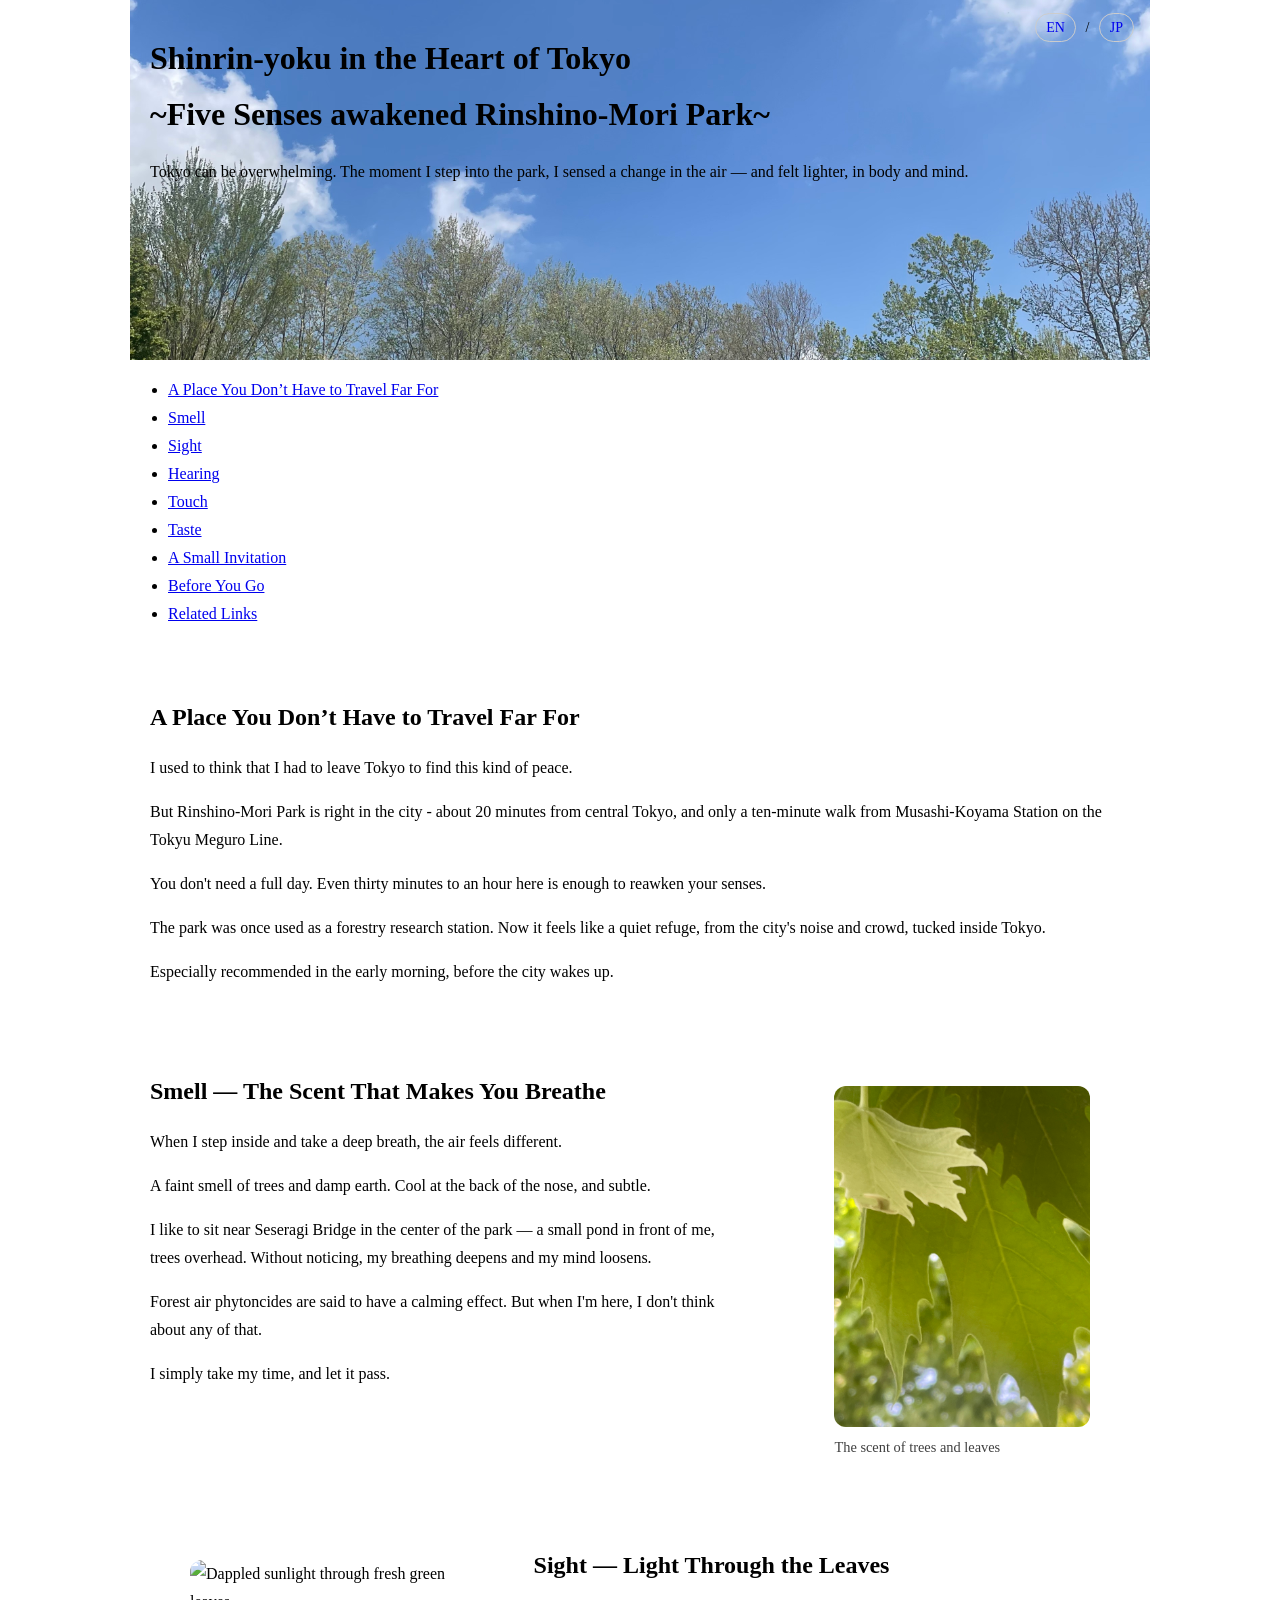
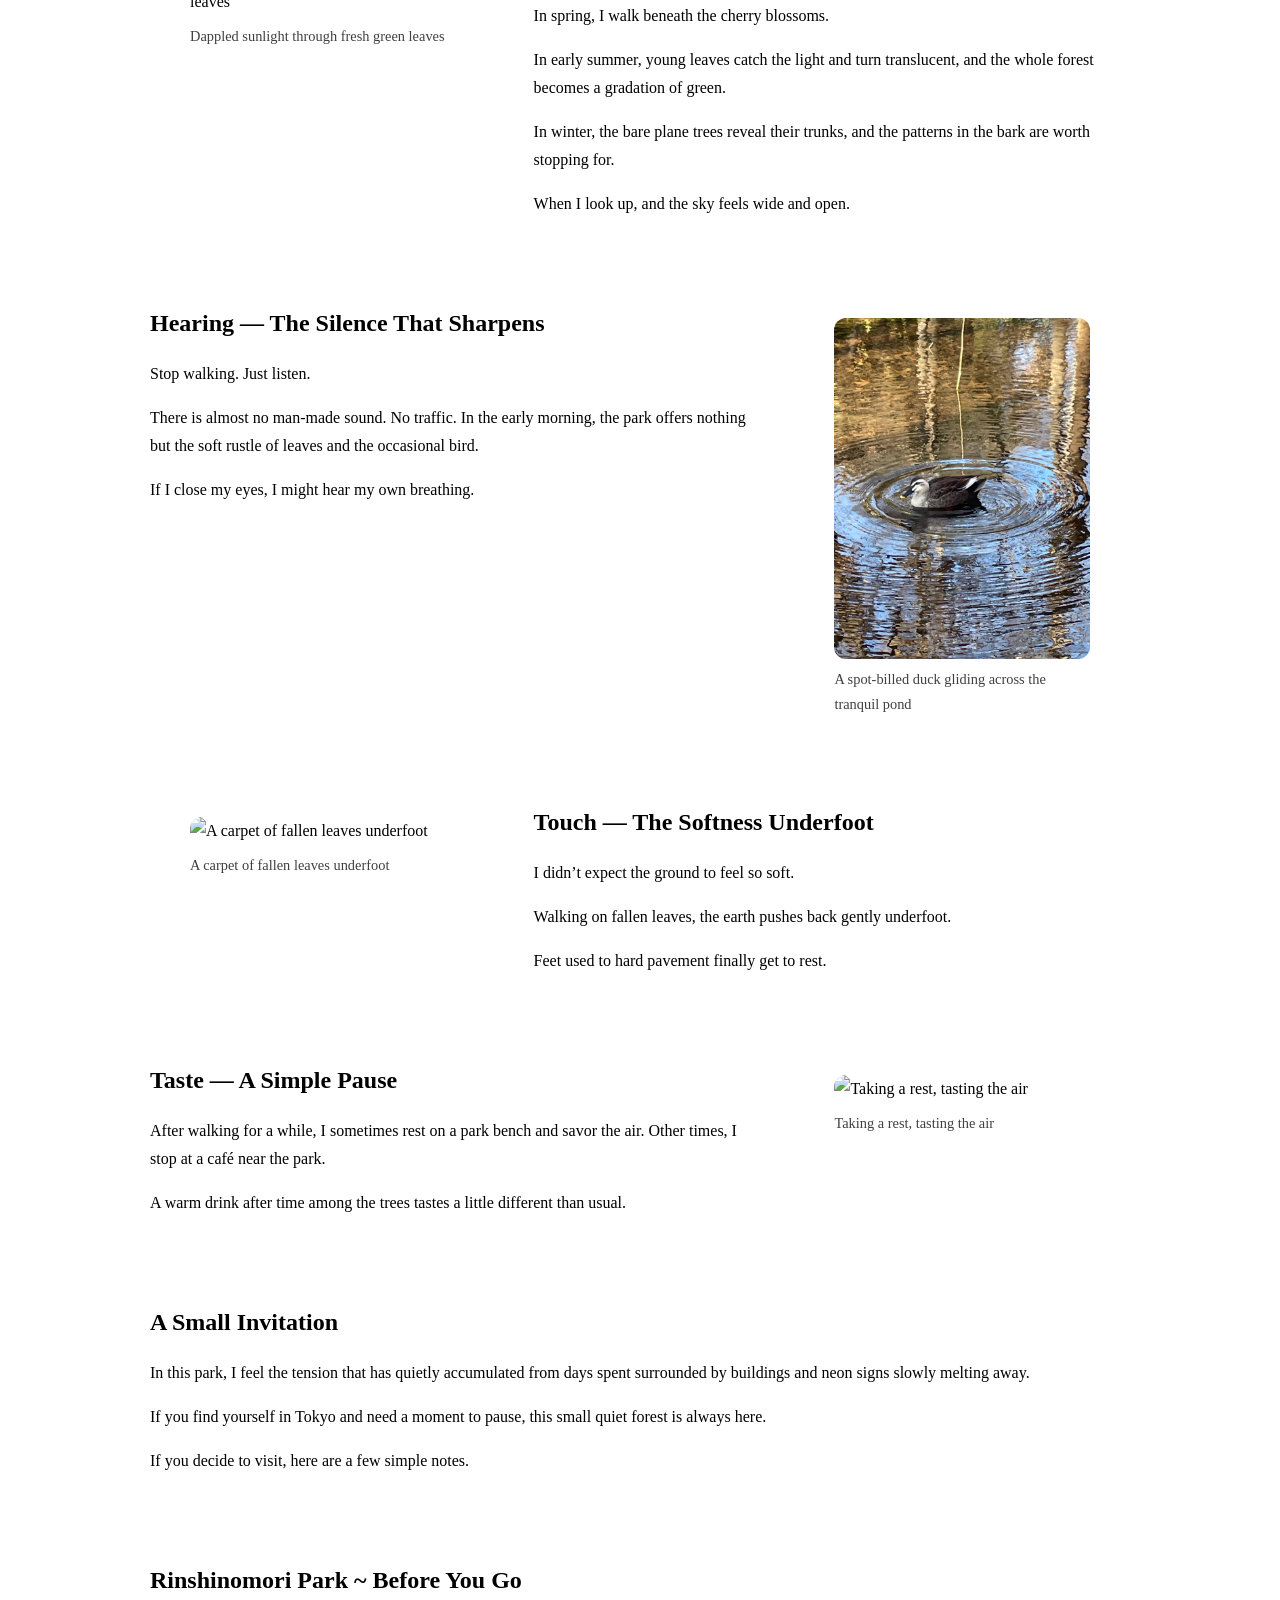
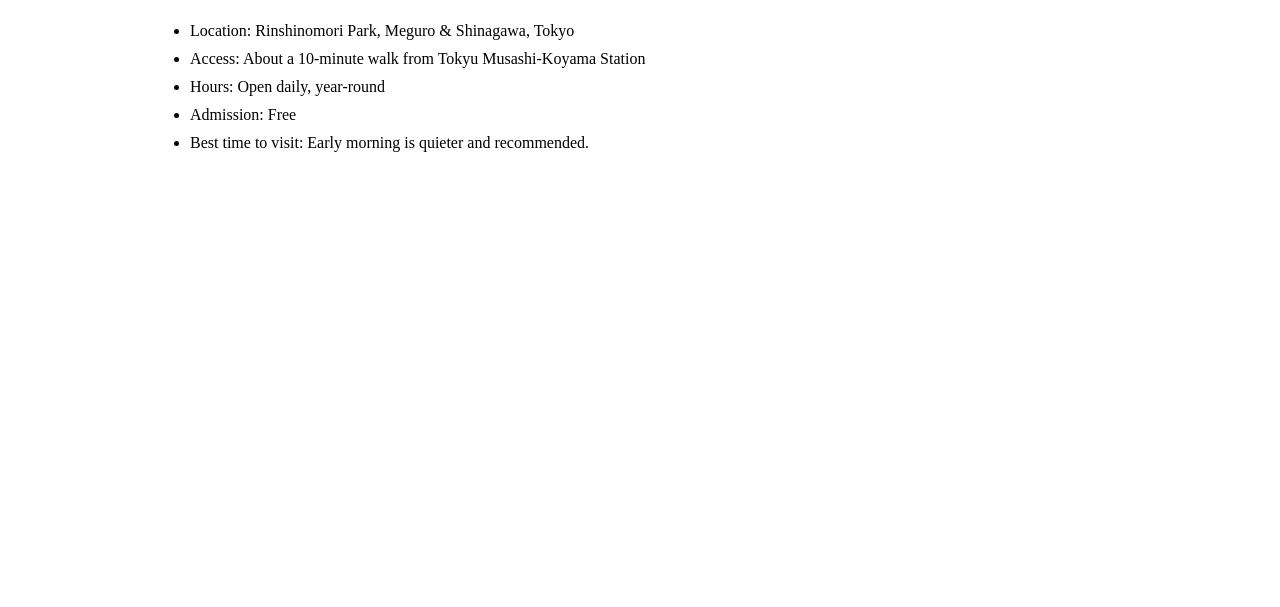
==== index.html @ e7bd0e6e "Add files via upload" ====
<!DOCTYPE html>
<html lang="en">
<head>
	<meta charset="UTF-8">
	<meta name="description" content="Shinrin-yoku in the Heart of Tokyo">
	<meta name="viewport" content="width=device-width, initial-scale=1.0">
	<title>Shinrin-yoku in the Heart of Tokyo</title>
	<link rel="stylesheet" href="style.css">
</head>
<body>
	<header class="top">
	<div class="lang">
  <a href="index.html">EN</a>
  <span>/</span>
  <a href="index-ja.html">JP</a>
</div>
		<h1>Shinrin-yoku in the Heart of Tokyo<br />
		~Five Senses awakened Rinshino-Mori Park~</h1>
		<p>Tokyo can be overwhelming. The moment I step into the park, I sensed a change in the air — and felt lighter, in body and mind.	</header>
		<nav>
			<ul>
			<li><a href="#near">A Place You Don’t Have to Travel Far For</a></li>
      <li><a href="#smell">Smell</a></li>
      <li><a href="#sight">Sight</a></li>
      <li><a href="#hearing">Hearing</a></li>
      <li><a href="#touch">Touch</a></li>
      <li><a href="#taste">Taste</a></li>
      <li><a href="#invitation">A Small Invitation</a></li>
			<li><a href="#before">Before You Go</a></li>
    	<li><a href="#links">Related Links</a></li> 
			</ul>
		</nav>	

</div>	
		<main>
			<section id="near">
				<h2>A Place You Don’t Have to Travel Far For</h2>
				<p>I used to think that I had to leave Tokyo to find this kind of peace.</p>	
				<p>But Rinshino-Mori Park is right in the city - about 20 minutes from central Tokyo, and only a ten-minute walk from Musashi-Koyama Station on the Tokyu Meguro Line. </p>
				<p>You don't need a full day. Even thirty minutes to an hour here is enough to reawken your senses.</p>
				<p>The park was once used as a forestry research station.
					Now it feels like a quiet refuge, from the city's noise and crowd, tucked inside Tokyo.</p>
				<p>Especially recommended in the early morning, before the city wakes up. 
				</p>
			</section>
			
			<section id="smell" class="sense">
				<div class="sense_body">
				<h2>Smell — The Scent That Makes You Breathe</h2>
				<p>When I step inside and take a deep breath, 
					the air feels different. </p>
				<p>A faint smell of trees and damp earth. 
					Cool at the back of the nose, and subtle. </p>
				<p>I like to sit near Seseragi Bridge 
					in the center of the park — a small pond in front of me, trees overhead.
				Without noticing, my breathing deepens and my mind loosens. </p>
				<p>Forest air phytoncides are said to have a calming effect.
				But when I'm here, I don't think about any of that. </p>
				<p>I simply take my time, and let it pass. </p>
			</div>
			<figure class="sense_media">
			<img src="images/smell.jpg" alt="The scent of trees and leaves">
			<figcaption>The scent of trees and leaves</figcaption>	
			</figure>
			</section>
	
		<section id="sight" class="sense sense--reverse">		
			<div class="sense_body">
    	<h2>Sight — Light Through the Leaves</h2>
    	<p>In spring, I walk beneath the cherry blossoms.
			</p>
    	<p>In early summer, young leaves catch the light 
				and turn translucent, and the whole forest becomes a gradation of green.</p>
    	<p>In winter, the bare plane trees reveal their trunks, and the patterns 
				in the bark are worth stopping for. 
			</p>
			<p>When I look up, and the sky feels wide and open.
			</p>
  		</div> 
			<figure class="sense_media">
    	<img src="images/sight.jpg" alt="Dappled sunlight through fresh green leaves">
    	<figcaption>Dappled sunlight through fresh green leaves</figcaption>
  		</figure> 
		</section>

		<section id="hearing" class="sense">
			<div class="sense_body">
				<h2>Hearing — The Silence That Sharpens</h2>
				<p>Stop walking. Just listen.
				</p>
				<p>There is almost no man-made sound. No traffic. 
         In the early morning, the park offers nothing but the soft rustle of leaves and the occasional bird. </p>
				<p>If I close my eyes, I might hear my own breathing.
				</p>
			</div>
			<figure class="sense_media">
			<img src="images/hearing.jpg" alt="A spot-billed duck gliding across the tranquil pond">
			<figcaption>A spot-billed duck gliding across the tranquil pond</figcaption>	
			</figure>
			</section>
			
			<section id="touch" class="sense sense--reverse">
			
			<div class="sense_body">
				<h2>Touch — The Softness Underfoot</h2>
				<p>I didn’t expect the ground to feel so soft.
				</p>
				<p>Walking on fallen leaves, the earth pushes back gently underfoot.
			</p>
				<p>Feet used to hard pavement finally get to rest. </p>
			</div>
			<figure class="sense_media">
    	<img src="images/touch.jpg" alt="A carpet of fallen leaves underfoot">
    	<figcaption>A carpet of fallen leaves underfoot</figcaption>
  		</figure>	
		</section>
		
			<section id="taste" class="sense">
			<div class="sense_body">
				<h2>Taste — A Simple Pause</h2>
				<p>After walking for a while, I sometimes rest on a park bench and savor the air. Other times, I stop at a café near the  park.
				</p>
        <p>A warm drink after time among the trees tastes a little different than usual.
				</p>
			</div>
			<figure class="sense_media">
      <img src="images/taste.jpg" alt="Taking a rest, tasting the air">
    	<figcaption> Taking a rest, tasting the air</figcaption>
			</figure>
			</section>
			
			<section id="invitation">
				<h2>A Small Invitation</h2>
				<p>In this park, I feel the tension that has quietly accumulated from days spent surrounded by buildings and neon signs slowly melting away.</p>
				<p>If you find yourself in Tokyo and need a moment to pause,
				this small quiet forest is always here.</p>
				<p>If you decide to visit, here are a few simple notes.</p>
			</section>

			<section id="before">
				<h2>Rinshinomori Park ~ Before You Go</h2>
				<ul>
					<li>Location: Rinshinomori Park, Meguro & Shinagawa, Tokyo</li>
					<li>Access: About a 10-minute walk from Tokyu Musashi-Koyama Station</li>	
					<li>Hours: Open daily, year-round</li>
					<li>Admission: Free</li>
					<li>Best time to visit: Early morning is quieter and recommended.</li>
				</ul>
			</section>
		
			<div class="Location-map">
    <iframe src="https://www.google.com/maps/embed?pb=!1m18!1m12!1m3!1d3243.0992204408567!2d139.7013944!3d35.6252804!2m3!1f0!2f0!3f0!3m2!1i1024!2i768!4f13.1!3m3!1m2!1s0x60188b287f422e6f%3A0xd1216ebe896df079!2sRinshi-no-mori%20Park!5e0!3m2!1sen!2sjp!4v1772277419591!5m2!1sen!2sjp" style="border:0;" allowfullscreen="" loading="lazy" referrerpolicy="no-referrer-when-downgrade"
       </iframe>
			</div>

			<aside id="links" class="references">
  		<h3>Related Links</h3>
  			<ul>
    			<li>
      		Rinshinomori Park(Tokyo Metropolitan Parks)(Japanese Only):
      		<a href="https://www.tokyo-park.or.jp/park/rinshinomori/index.html">https://www.tokyo-park.or.jp/park/rinshinomori/index.html</a>
    			</li>
    			<li>
      			Forestry Agency of Japan - Forest bathing:
      			<a href="https://www.rinya.maff.go.jp/e/index.html">https://www.rinya.maff.go.jp/e/index.html</a>
    			</li>
    			<li>
      			Forest Therapy Society (NPO):
    			<a href="https://www.fo-society.jp/en/index.html">https://www.fo-society.jp/en/index.html</a>
    			</li>
  				</ul>
			</aside>
		</main>
<footer>
	 <p>© 2026 Shinrin-yoku in the Heart of Tokyo</p>
</footer>
		</body>
</html>
---- style.css ----
@charset "UTF-8";
body {
  margin: 0;
  line-height: 1.75;
}

header, nav, main, footer {
  max-width: 980px;
  margin: 0 auto;
  padding: 0 20px;
}

header.top {
  padding-top: 30px;
  padding-bottom: 10px;
  background-image:  
	url("images/top-sky.jpg");
	background-position:center 60%;
	background-size: cover;
	background-repeat: no-repeat;

	min-height: 320px;
}



main {
  padding-top: 18px;
  padding-bottom: 80px;
}

h1 { margin: 0 0 8px; }
h2 { margin: 0 0 12px; }

nav ul {
  padding-left: 18px; 
}

section {
  padding: 34px 0;
}

.sense{
  display: flex;
	gap: 48px;
  align-items: flex-start;
}

.sense--reverse{
	flex-direction: row-reverse;
}
.sense_body{
	flex: 7;
	min-width: 0;
}
.sense_media{
	flex: 3;
}

.sense_media img{
  width: 100%;
  height: auto;
  display: block;
  border-radius: 12px;
}

.sense_media figcaption{
  margin-top: 8px;
  font-size: 0.9rem;
  opacity: 0.75;
}


.references{
  margin: 40px 0;
  padding: 20px;
  border-radius: 12px;
  background: #f4f4f4;
}

.references h3{
  margin: 0 0 12px;
  font-size: 1rem;
}

.references ul{
  margin: 0;
  padding-left: 18px;
}

.references a{
  text-decoration: none;
}

.references a:hover{
  text-decoration: underline;
}

html[lang="ja"] {
  font-family: "Hiragino Mincho ProN", "Yu Mincho", serif;
}

html[lang="ja"] .top h1 {
  font-family: "Hiragino Kaku Gothic ProN", "Yu Gothic", sans-serif;
}

html[lang="en"] {
  font-family: Georgia, "Times New Roman", serif;
}


.top {
  position: relative; 
}

.lang {
  position: absolute;
  top: 16px;
  right: 16px;
  font-size: 14px;
}

.lang a {
  text-decoration: none;
  padding: 6px 10px;
  border: 1px solid #ccc;
  border-radius: 999px;
}

.lang span {
  margin: 0 6px;
}


.Location-map{
  max-width: 720px;
  height: 320px;
}

.Location-map iframe{
  width: 100%;
  height: 100%;
	display:block;
	border: 0;
}

@media (max-width: 768px){
  .sense,
	.sense--reverse{
	flex-direction: column;
	gap: 18px;
}
.top h1 {
    font-size: 28px;
    line-height: 1.3;
  }

.top p {
    font-size: 16px;
  }

}
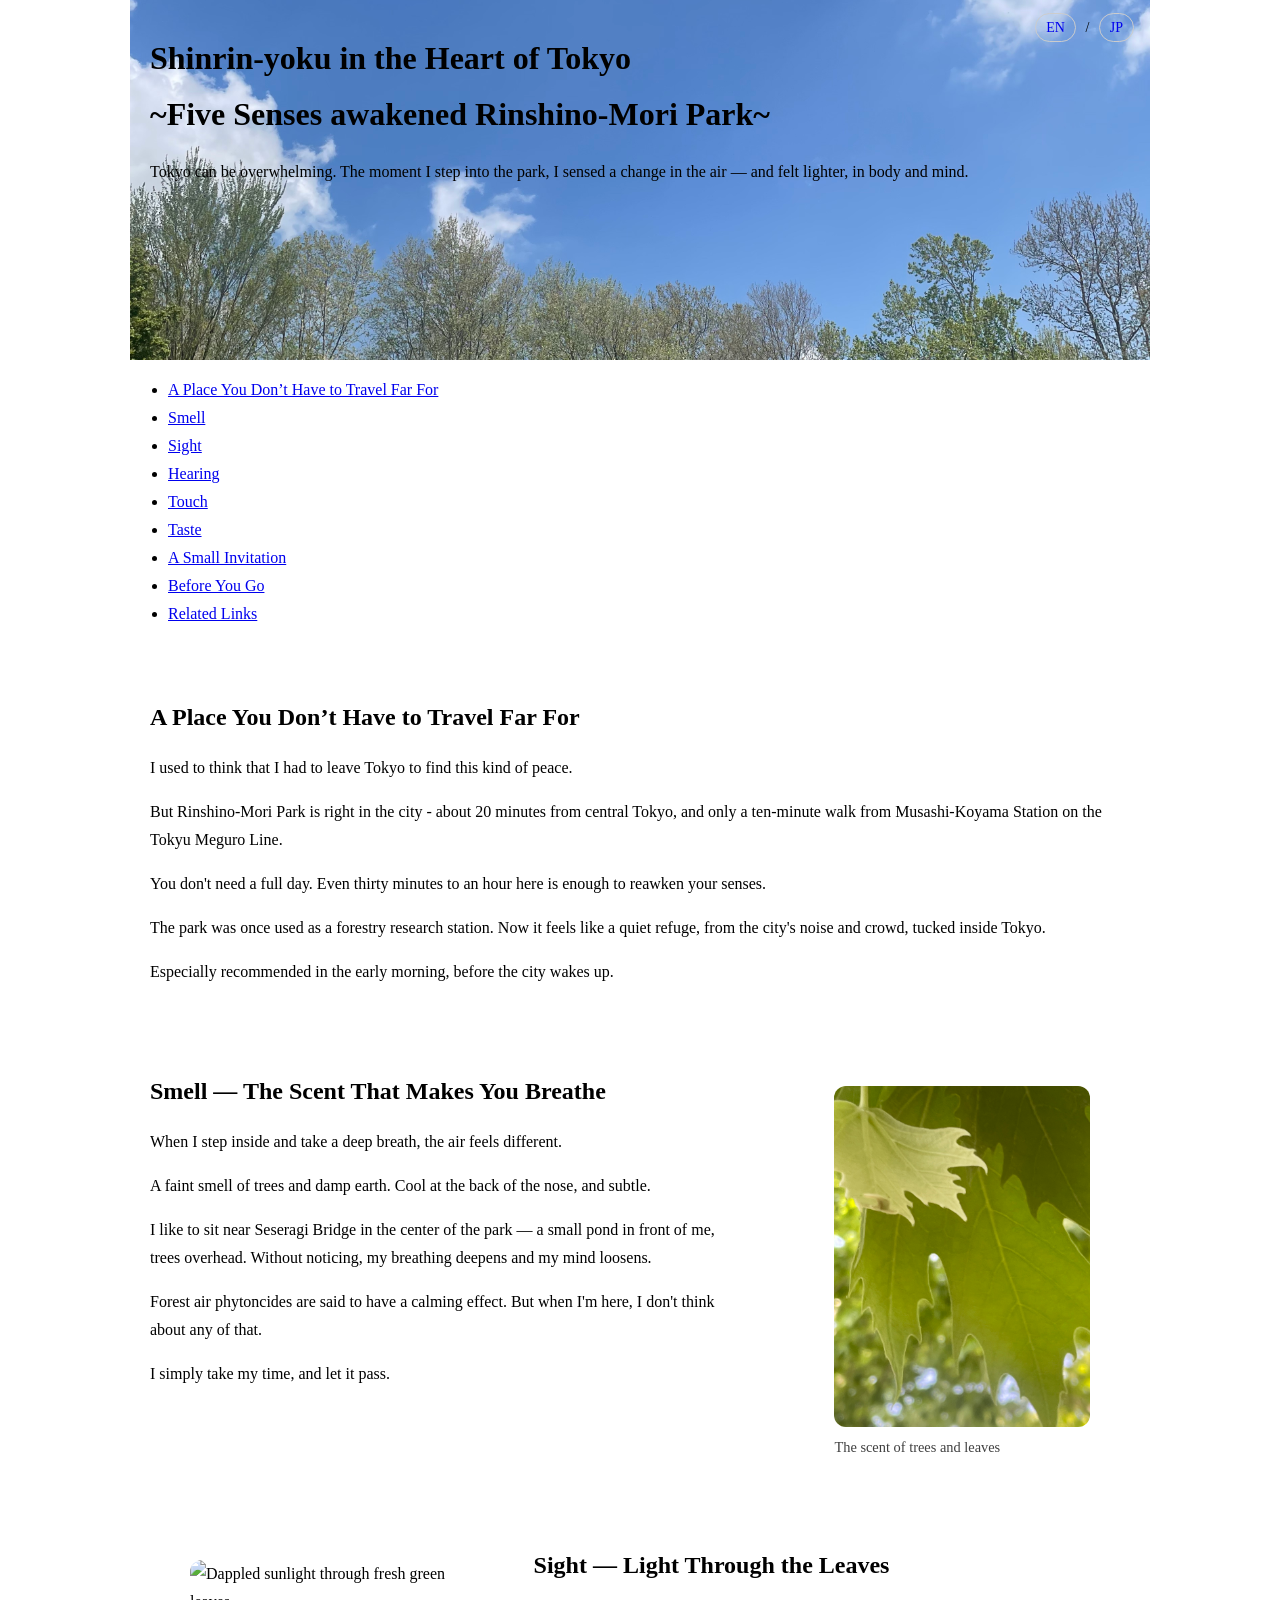
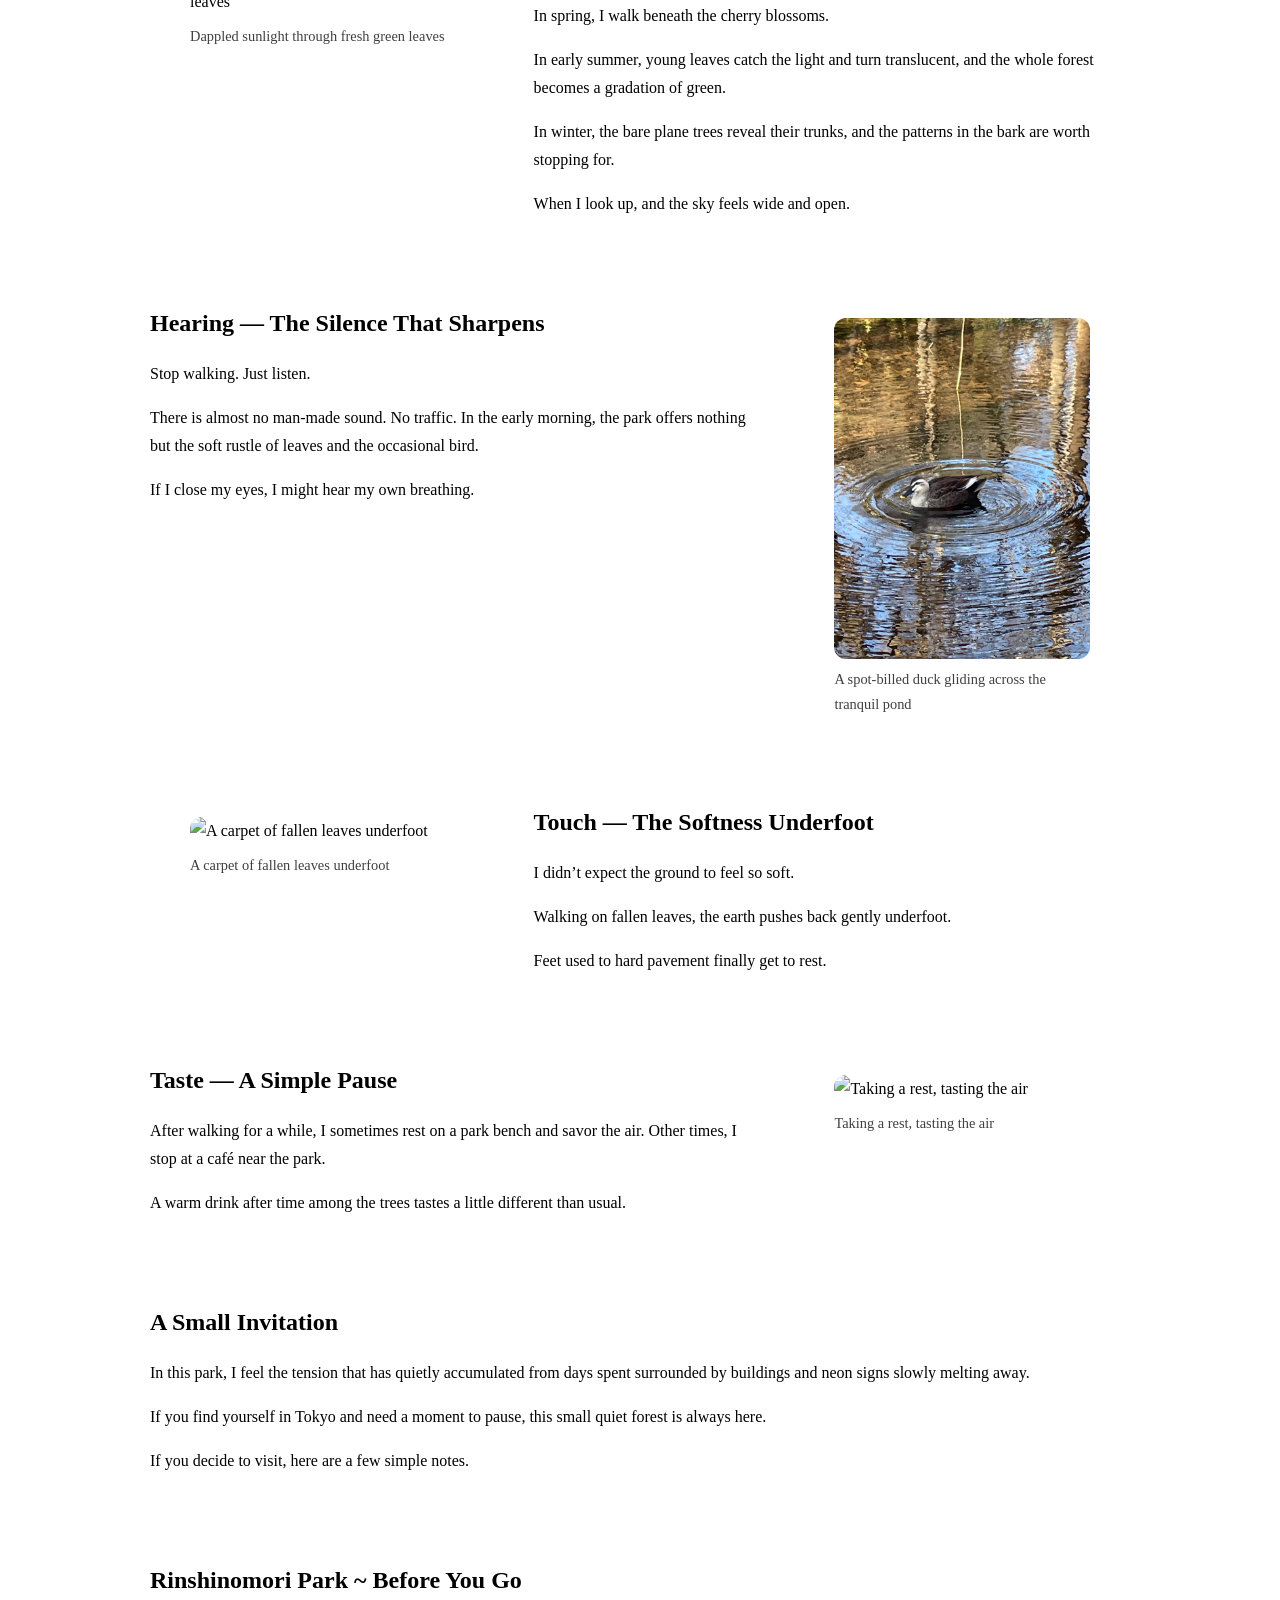
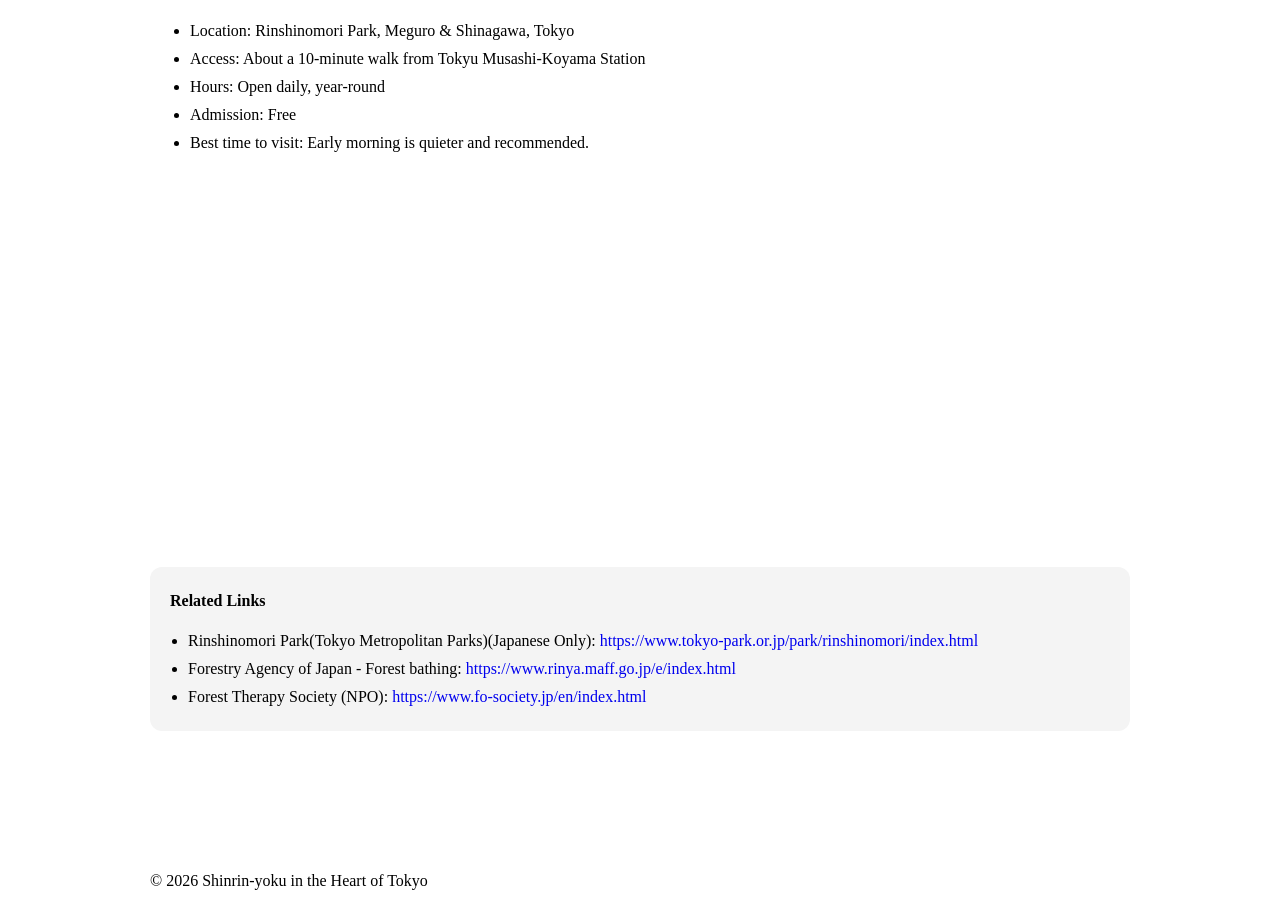
==== commit 19cfb5ee: "Add files via upload" ====
--- a/index.html
+++ b/index.html
@@ -149,8 +149,8 @@
 			</section>
 		
 			<div class="Location-map">
-    <iframe src="https://www.google.com/maps/embed?pb=!1m18!1m12!1m3!1d3243.0992204408567!2d139.7013944!3d35.6252804!2m3!1f0!2f0!3f0!3m2!1i1024!2i768!4f13.1!3m3!1m2!1s0x60188b287f422e6f%3A0xd1216ebe896df079!2sRinshi-no-mori%20Park!5e0!3m2!1sen!2sjp!4v1772277419591!5m2!1sen!2sjp" style="border:0;" allowfullscreen="" loading="lazy" referrerpolicy="no-referrer-when-downgrade"
-       </iframe>
+    <iframe src="https://www.google.com/maps/embed?pb=!1m18!1m12!1m3!1d3243.0992204408567!2d139.7013944!3d35.6252804!2m3!1f0!2f0!3f0!3m2!1i1024!2i768!4f13.1!3m3!1m2!1s0x60188b287f422e6f%3A0xd1216ebe896df079!2sRinshi-no-mori%20Park!5e0!3m2!1sen!2sjp!4v1772277419591!5m2!1sen!2sjp" style="border:0;" allowfullscreen="" loading="lazy" referrerpolicy="no-referrer-when-downgrade"></iframe>
+      
 			</div>
 
 			<aside id="links" class="references">
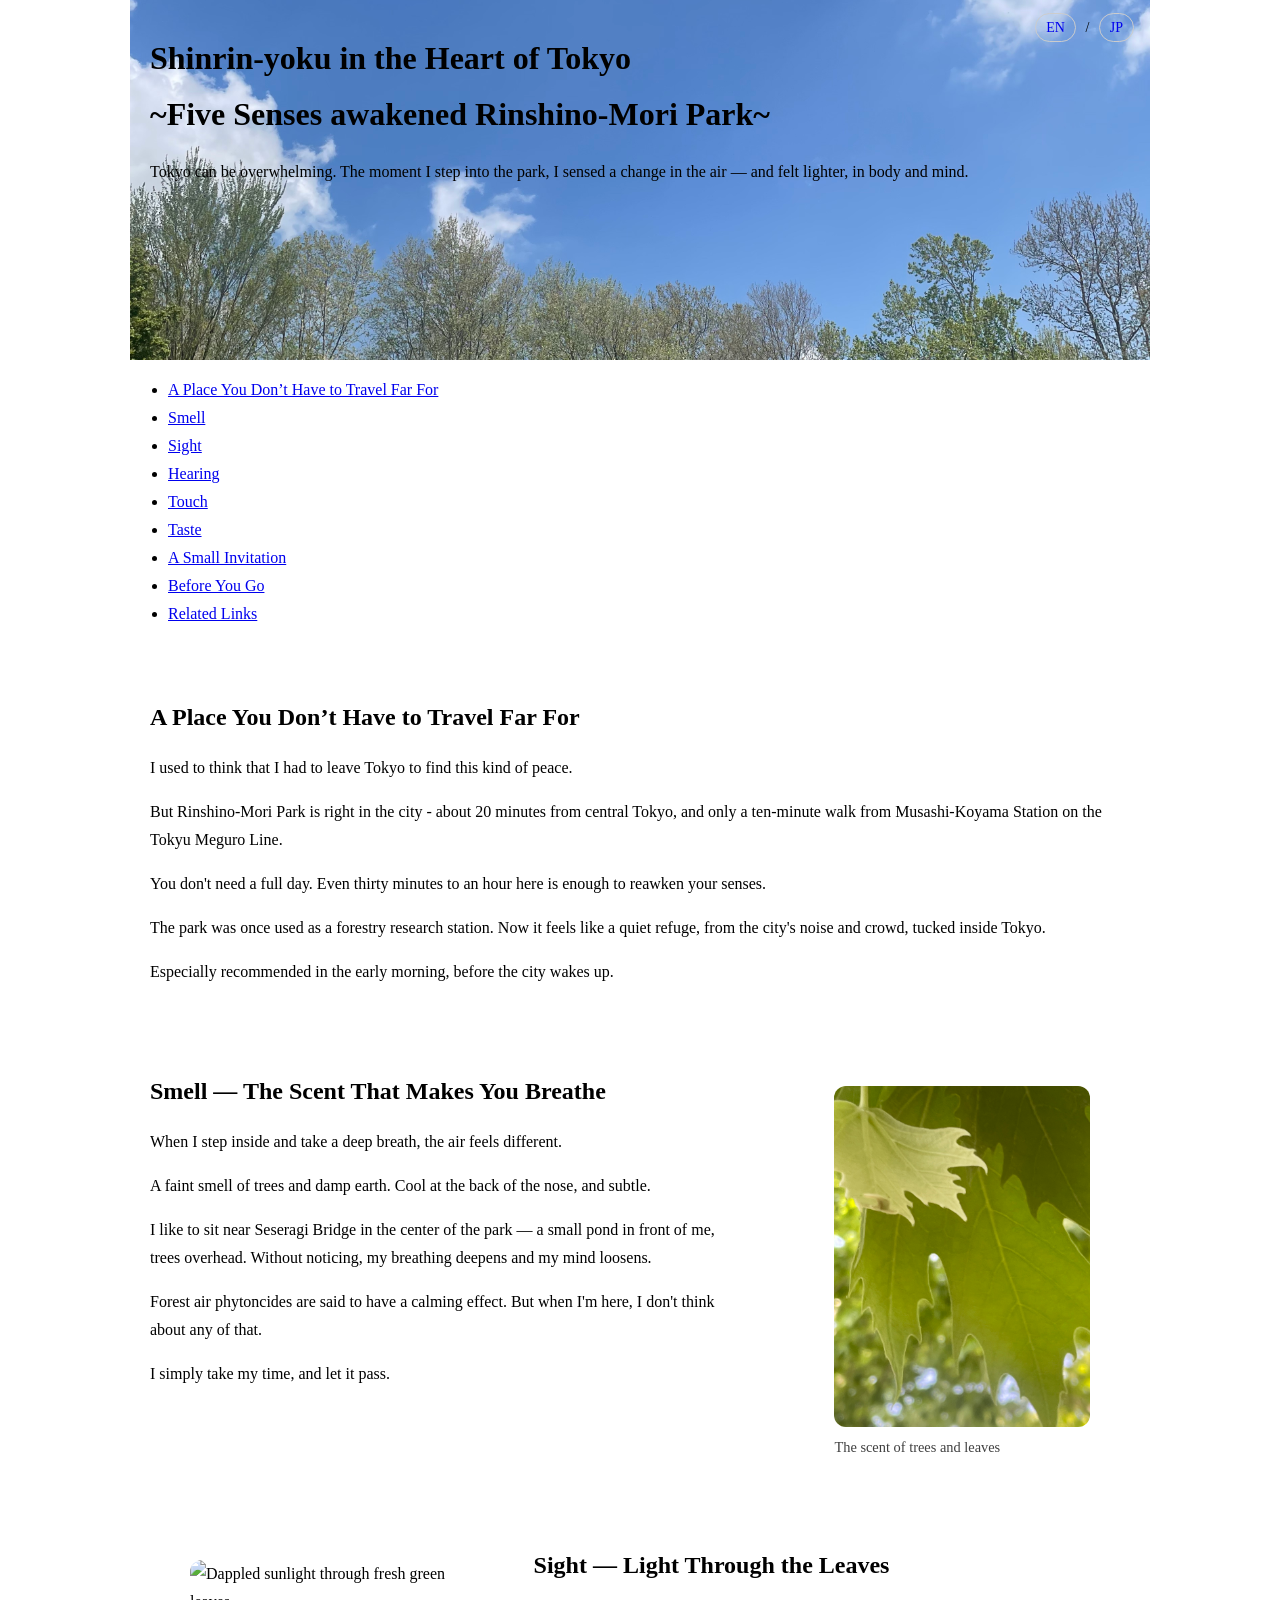
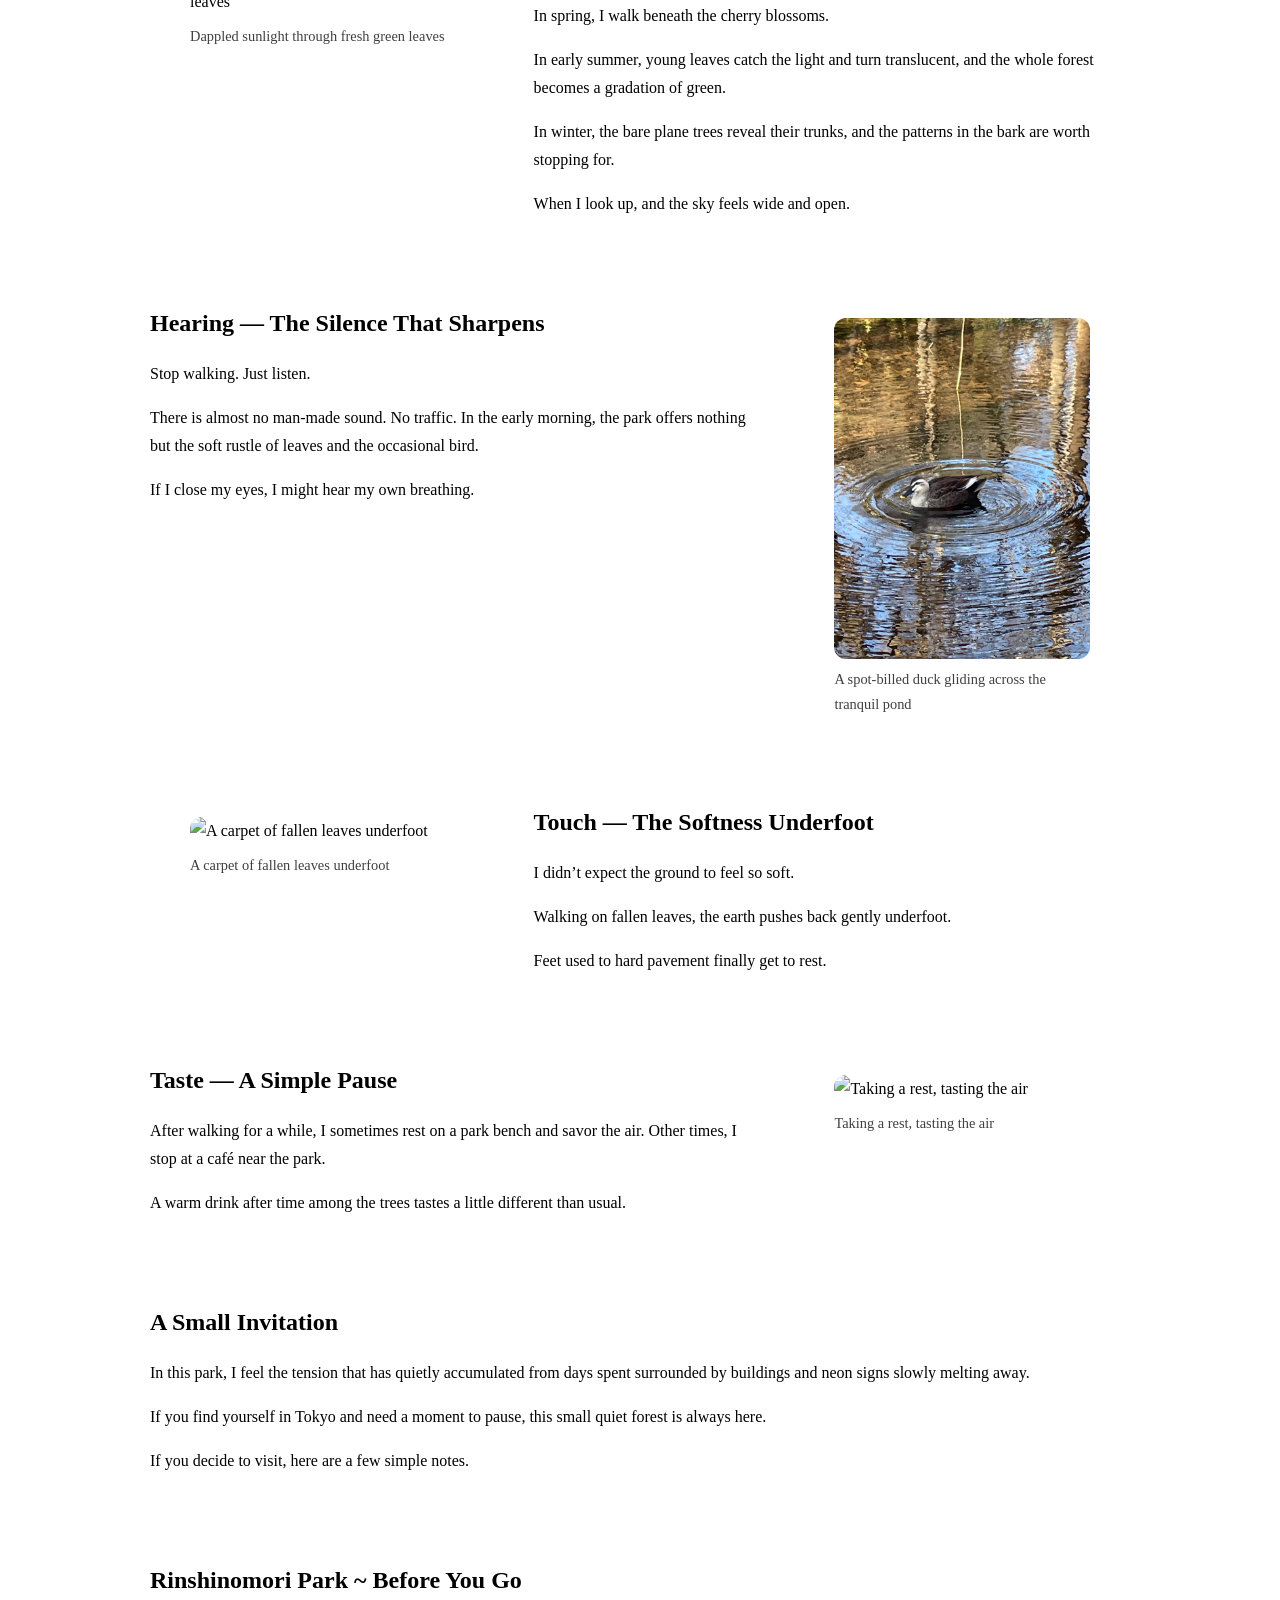
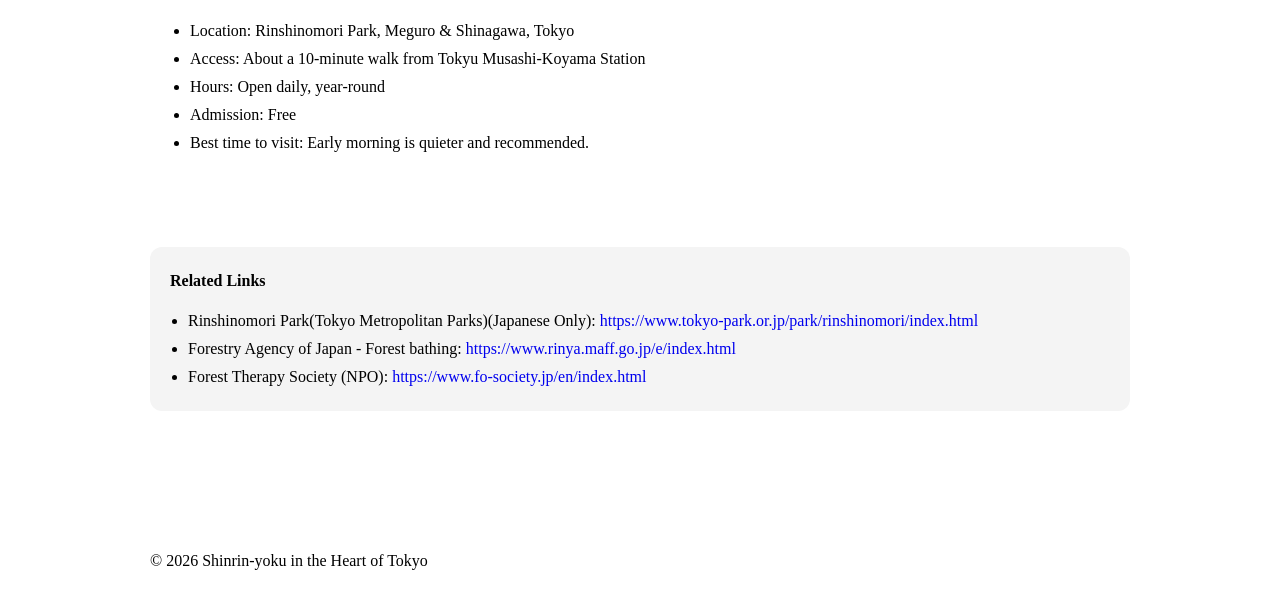
==== commit 73394e0a: "Add files via upload" ====
--- a/index.html
+++ b/index.html
@@ -148,10 +148,12 @@
 				</ul>
 			</section>
 		
+			<!--
 			<div class="Location-map">
     <iframe src="https://www.google.com/maps/embed?pb=!1m18!1m12!1m3!1d3243.0992204408567!2d139.7013944!3d35.6252804!2m3!1f0!2f0!3f0!3m2!1i1024!2i768!4f13.1!3m3!1m2!1s0x60188b287f422e6f%3A0xd1216ebe896df079!2sRinshi-no-mori%20Park!5e0!3m2!1sen!2sjp!4v1772277419591!5m2!1sen!2sjp" style="border:0;" allowfullscreen="" loading="lazy" referrerpolicy="no-referrer-when-downgrade"></iframe>
       
 			</div>
+			-->
 
 			<aside id="links" class="references">
   		<h3>Related Links</h3>
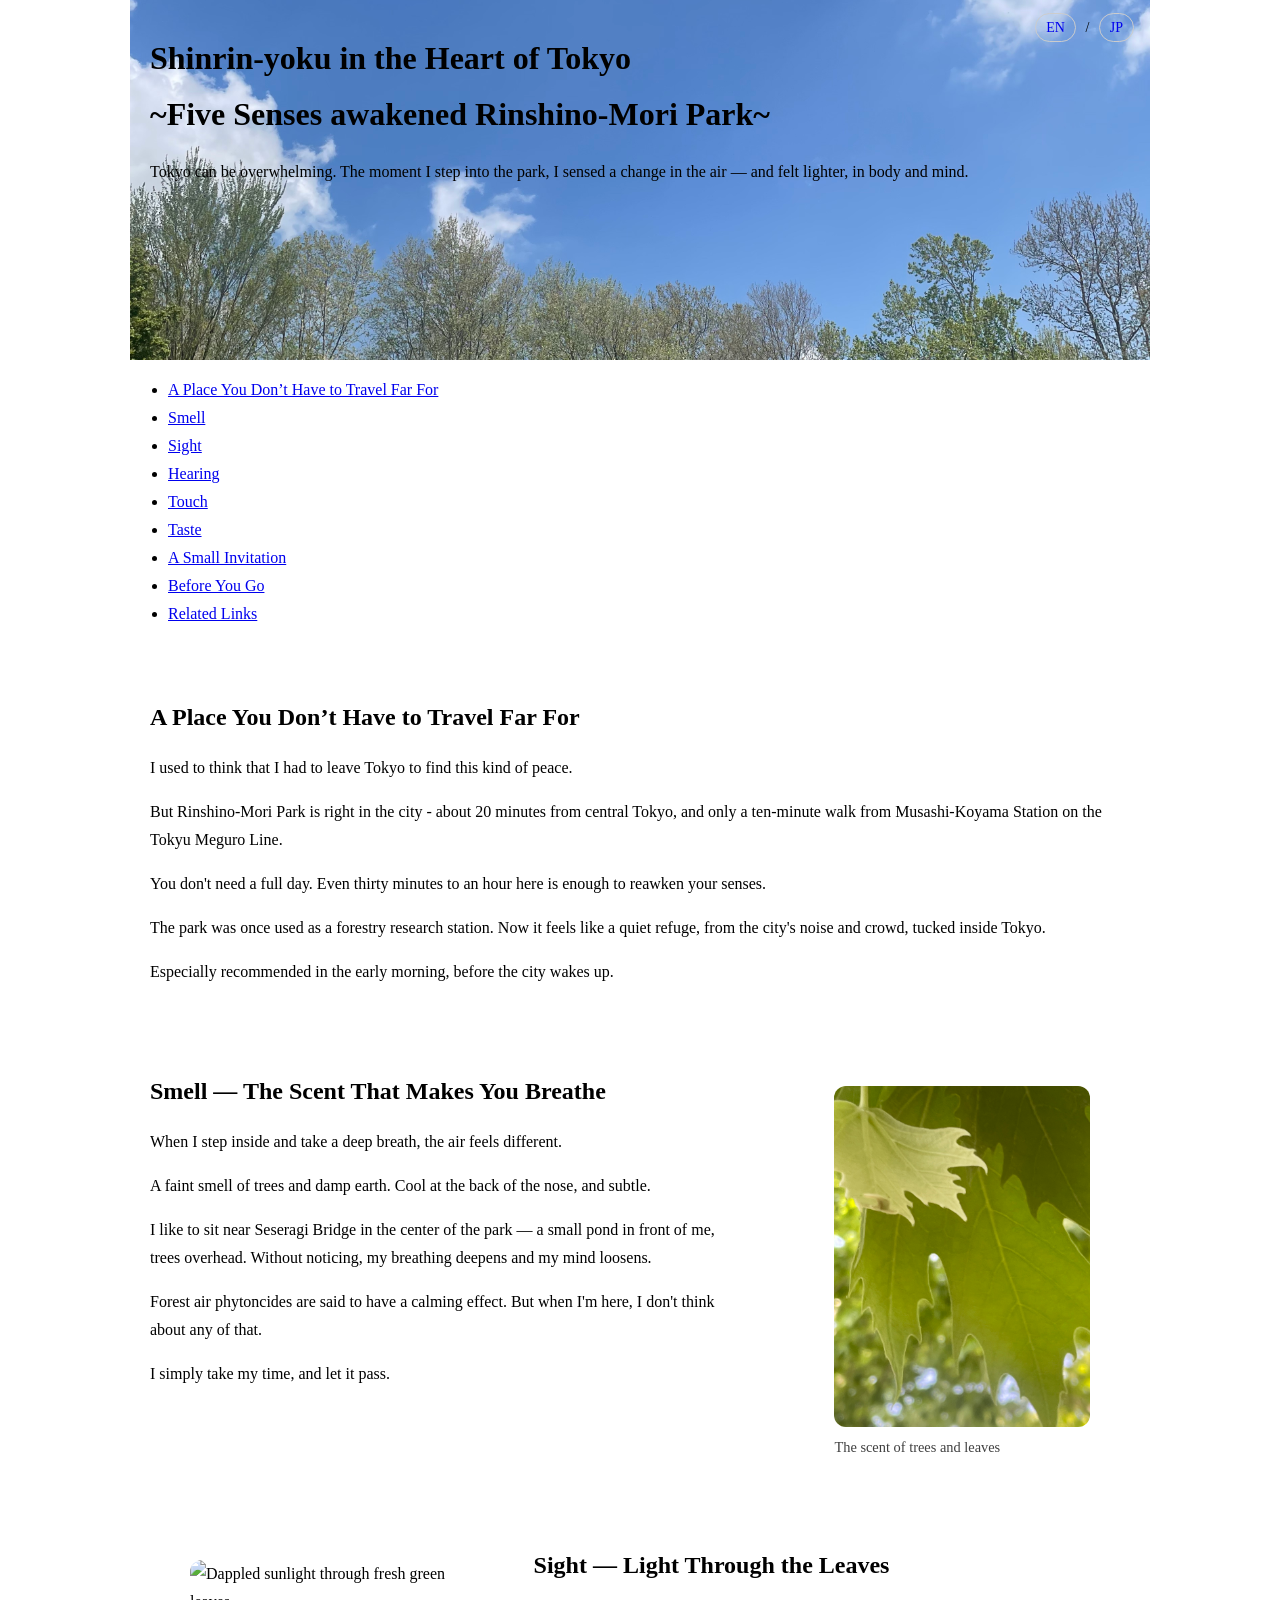
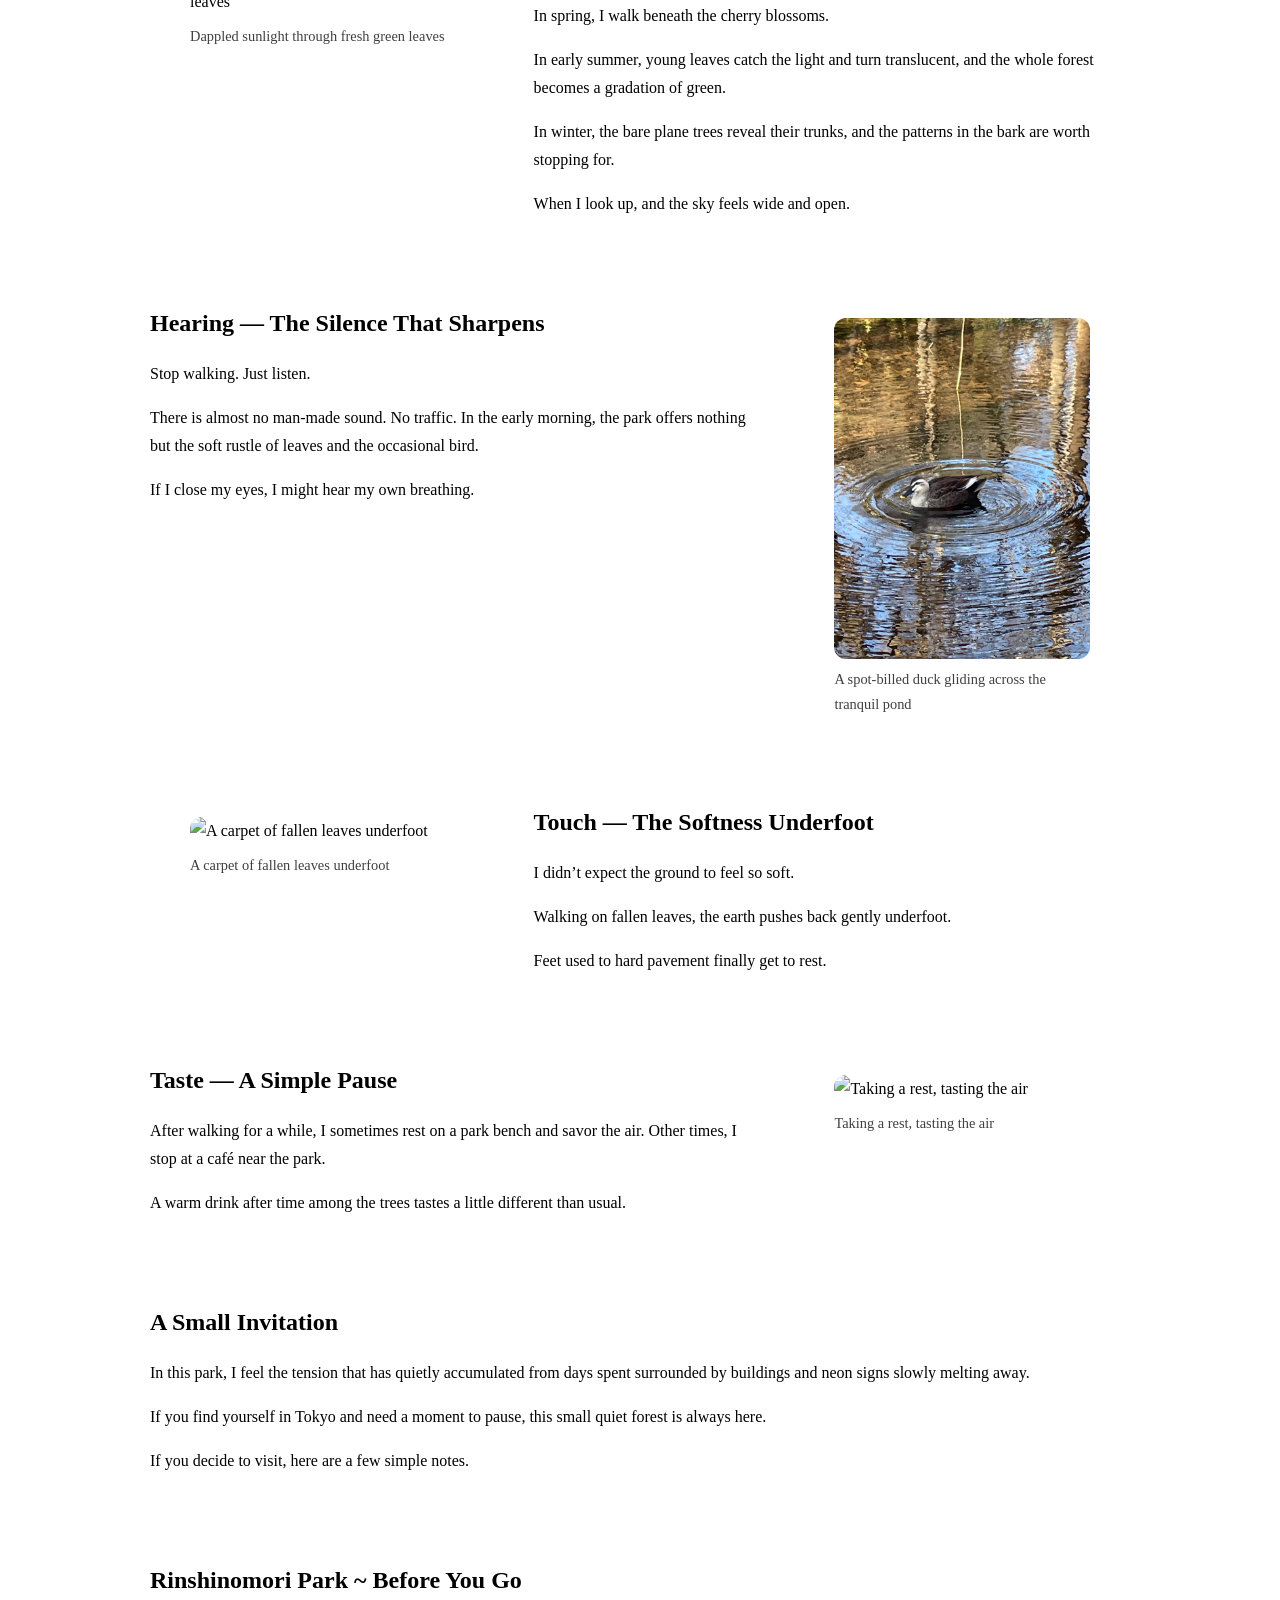
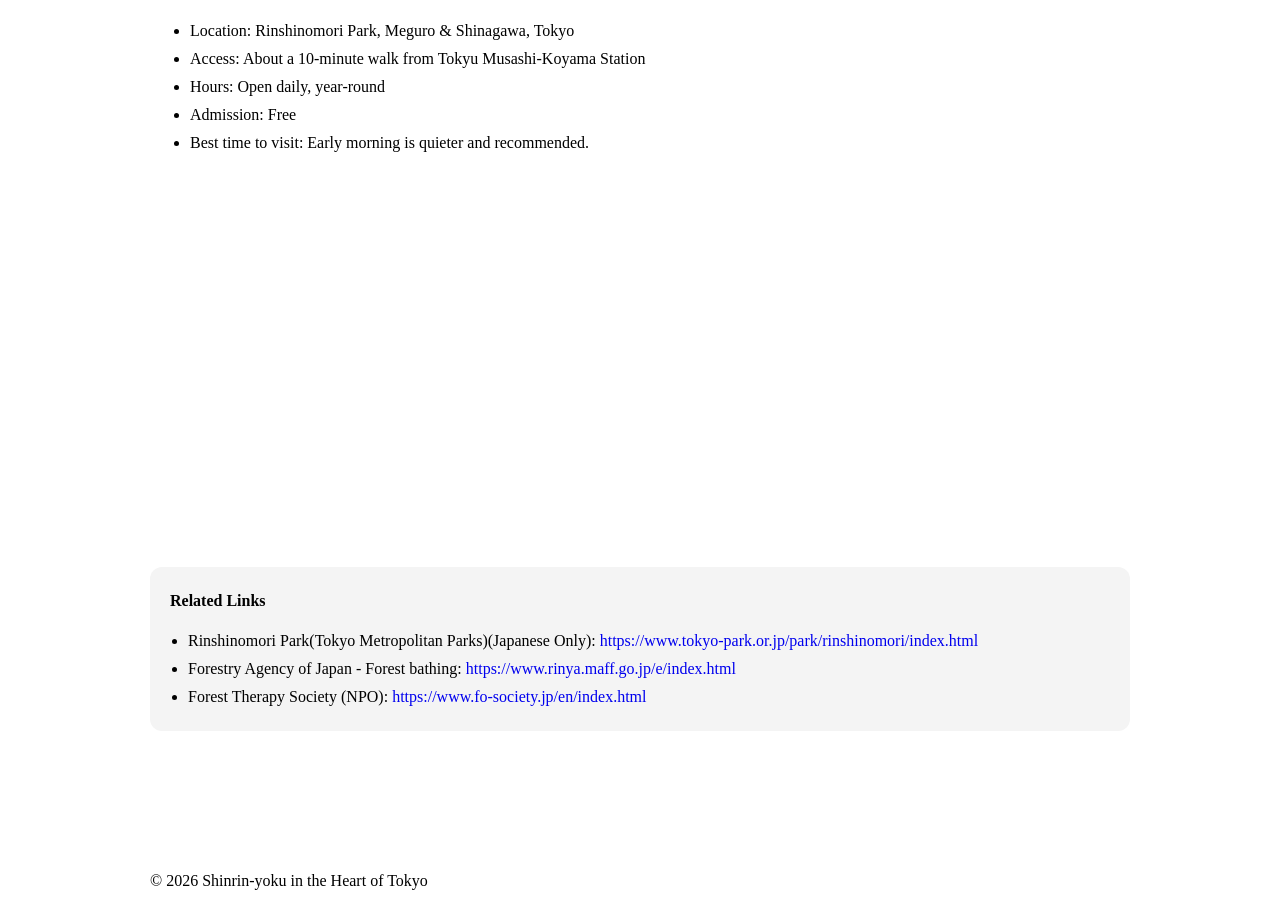
==== commit f41e7a75: "Add files via upload" ====
--- a/index.html
+++ b/index.html
@@ -148,14 +148,13 @@
 				</ul>
 			</section>
 		
-			<!--
 			<div class="Location-map">
-    <iframe src="https://www.google.com/maps/embed?pb=!1m18!1m12!1m3!1d3243.0992204408567!2d139.7013944!3d35.6252804!2m3!1f0!2f0!3f0!3m2!1i1024!2i768!4f13.1!3m3!1m2!1s0x60188b287f422e6f%3A0xd1216ebe896df079!2sRinshi-no-mori%20Park!5e0!3m2!1sen!2sjp!4v1772277419591!5m2!1sen!2sjp" style="border:0;" allowfullscreen="" loading="lazy" referrerpolicy="no-referrer-when-downgrade"></iframe>
-      
-			</div>
-			-->
+  <iframe src="https://www.google.com/maps/embed?pb=!1m18!1m12!1m3!1d12972.39695258258!2d139.69111611600968!3d35.6252799635063!2m3!1f0!2f0!3f0!3m2!1i1024!2i768!4f13.1!3m3!1m2!1s0x60188b287f422e6f%3A0xd1216ebe896df079!2z5p6X6Kmm44Gu5qOu5YWs5ZyS!5e0!3m2!1sja!2sjp!4v1772440400543!5m2!1sen!2sjp" style="border:0;" allowfullscreen="" loading="lazy" referrerpolicy="no-referrer-when-downgrade">
 
-			<aside id="links" class="references">
+	</iframe>
+		</div>
+		
+	<aside id="links" class="references">
   		<h3>Related Links</h3>
   			<ul>
     			<li>
